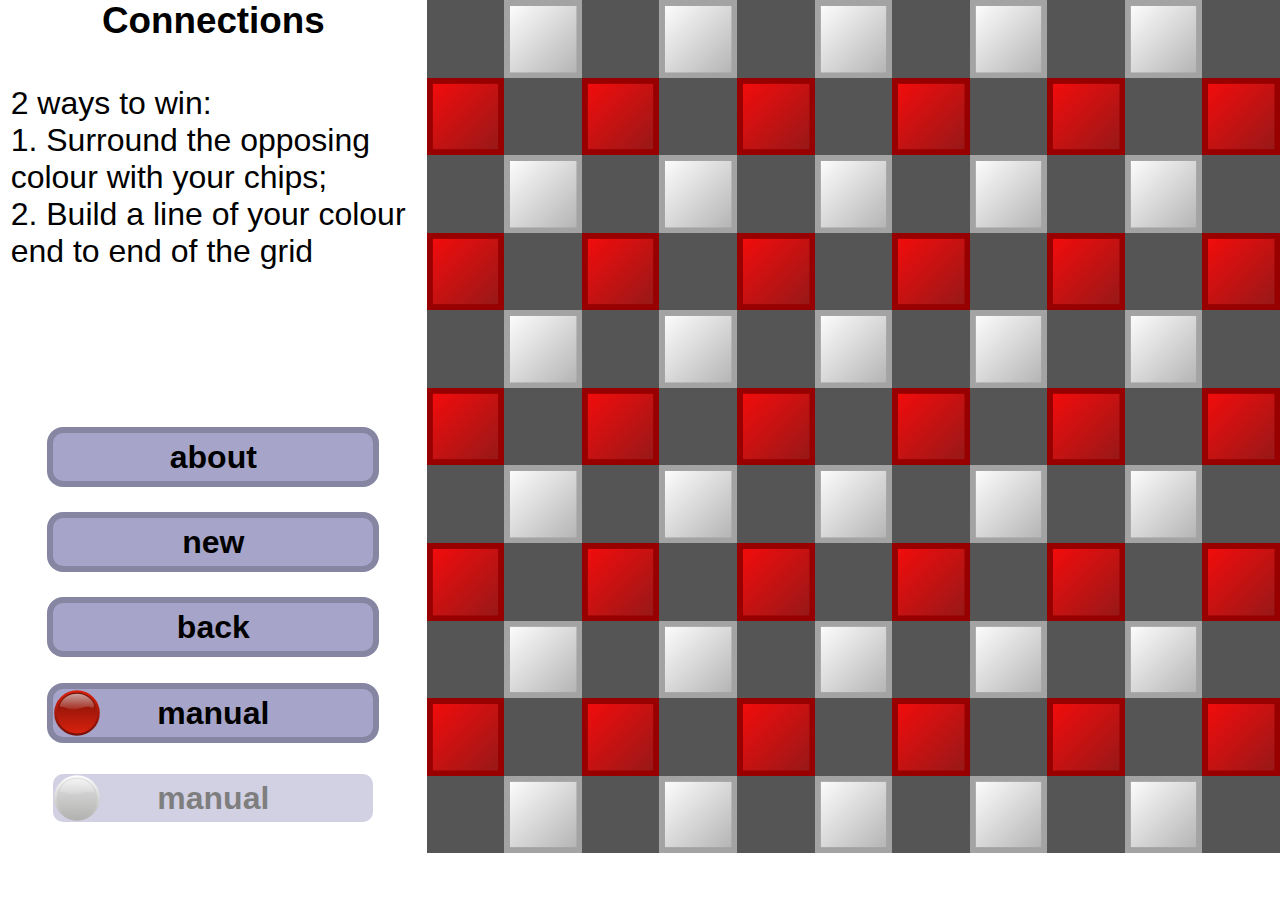
==== index.html @ 67d49e8c "css clean-up" ====
<!DOCTYPE html>
<html>
    <head>
        <meta http-equiv="Content-Type" content="text/html; charset=UTF-8">
        <meta name="viewport" content="width=device-width, height=device-height, initial-scale=1, maximum-scale=1, user-scalable=no">
        <meta name="description" content="Connections board game">
        <meta name="apple-mobile-web-app-capable" content="yes">
        <meta name="mobile-web-app-capable" content="yes">
        <title>Connections</title>
        <link rel="stylesheet" href="style.css">
        <script src="jquery-3.5.1.js"></script>

        <script type="text/javascript">
            //<![CDATA[

            var BOARD_SIZE = 11;

            var moves = [];
            var played_img = [];

            var stone_h = []; // horizontal
            var stone_v = []; // vertical

            var board = [
                [0, 0, 0, 0, 0, 0, 0, 0, 0, 0, 0],
                [0, 0, 0, 0, 0, 0, 0, 0, 0, 0, 0],
                [0, 0, 0, 0, 0, 0, 0, 0, 0, 0, 0],
                [0, 0, 0, 0, 0, 0, 0, 0, 0, 0, 0],
                [0, 0, 0, 0, 0, 0, 0, 0, 0, 0, 0],
                [0, 0, 0, 0, 0, 0, 0, 0, 0, 0, 0],
                [0, 0, 0, 0, 0, 0, 0, 0, 0, 0, 0],
                [0, 0, 0, 0, 0, 0, 0, 0, 0, 0, 0],
                [0, 0, 0, 0, 0, 0, 0, 0, 0, 0, 0],
                [0, 0, 0, 0, 0, 0, 0, 0, 0, 0, 0],
                [0, 0, 0, 0, 0, 0, 0, 0, 0, 0, 0],
                ];

            var player_1_auto = false;
            var player_2_auto = false;

            // TBD MGouin: Still not working yet...
            var won = false;

            var my_timer = setInterval(check_auto_play, 500);

            function is_current_player_auto() {
                if(moves.length % 2) return player_2_auto;
                else return player_1_auto;
            }

            function canplay(row, col) {
                if (isOdd(row) && isEven(col))
                    return false;
                if (isEven(row) && isOdd(col))
                    return false;
                return board[row][col] == 0;
            }

            function play(row, col) {
                // place the player number (1 or 2) at the position
                board[row][col] = 1 + moves.length % 2;
                var img;
                if (isEven(row) && isEven(col) && isEven(moves.length) ||
                    isOdd(row) && isOdd(col) && isOdd(moves.length)) {
                    // Drop vertical chip
                    img = stone_v[moves.length];
                } else {
                    // Drop horizontal chip
                    img = stone_h[moves.length];
                }
                drop(img, row, col);
                played_img.push(img);
                
                moves.push(100 * row + col);
                print_solution();
            }

            function getRandomInt(max) {
                return Math.floor(Math.random() * Math.floor(max));
            }

            // Crude random auto player
            function auto_play() {
                var row;
                var col;
                do {
                    row = getRandomInt(BOARD_SIZE);
                    col = getRandomInt(BOARD_SIZE);
                } while (!canplay(row, col))
                play(row, col);
            }

            function check_auto_play() {
                if (is_current_player_auto() && moves.length < Math.ceil(BOARD_SIZE * BOARD_SIZE / 2)) {
                    auto_play();
                }
            }

            function click_handler(row, col) {
                return function () {
                    console.info("click on " + row + " " + col);
                    if (!is_current_player_auto()) {
                        if (canplay(row, col)) {
                            play(row, col);
                        } else {
                            console.warn("canot play on " + row + " " + col);
                        }
                    }
                };
            }

            function update_next_player() {
                if (won) {
                    $("#player_1").removeClass("active").addClass("inactive");
                    $("#player_2").removeClass("active").addClass("inactive");
                }
                else if (moves.length % 2 == 0) {
                    $("#player_1").removeClass("inactive").addClass("active");
                    $("#player_2").removeClass("active").addClass("inactive");
                }
                else {
                    $("#player_1").removeClass("active").addClass("inactive");
                    $("#player_2").removeClass("inactive").addClass("active");
                }
            }

            function drop(img, row, col) {
                img.css("left", (col * 100 / BOARD_SIZE) + '%');
                //img.css("top",  ((BOARD_SIZE - 1 - row) * 100 / BOARD_SIZE) + '%');
                img.css("top",  (-1 * 100.0 / BOARD_SIZE) + '%');
                img.show();

                img.animate(
                    {
                        top:
                        ((BOARD_SIZE - 1 - row) * 100 / BOARD_SIZE) + '%'
                    },
                    400,  // ms
                    "linear"
                );
            }

            function print_solution() {
                update_next_player();
                return;
            }

            function back_handler() {
                if (moves.length > 0) {
                    var combinedRowCol = moves.pop();
                    var row = Math.floor(combinedRowCol / 100);
                    var col = combinedRowCol % 100;
                    console.info("back " + row + " " + col);

                    played_img.pop().hide();

                    board[row][col] = 0;  // mark board as empty

                    if (won) {
                        won = false;
                    }

                    if (is_current_player_auto()) {
                        console.info("back again for auto player");
                        back_handler();
                    }

                    print_solution();
                }
            }

            // Reset button click handler
            function reset() {
                moves = [];
                played_img = [];

                for (var i = 0; i < BOARD_SIZE; i++) {
                    for (var j = 0; j < BOARD_SIZE; j++) {
                        board[i][j] = 0;
                    }
                }
                won = false;
                $(".player1h").hide();
                $(".player1v").hide();
                $(".player2h").hide();
                $(".player2v").hide();
                print_solution();
            }

            function isOdd(x) {
                return x % 2 != 0;
            }

            function isEven(x) {
                return !isOdd(x);
            }

            function getPositionType(row, col) {
                if (isOdd(row) && isEven(col))
                    return "board_pin_red";
                if (isEven(row) && isOdd(col))
                    return "board_pin_white";
                return "board";
            }

            // Once at page load
            function init() {
                for (var i = 0; i < BOARD_SIZE; i++) {
                    for (var j = 0; j < BOARD_SIZE; j++) {
                        var v = $("<div/>");
                        var positionType = getPositionType(i, j);
                        v.addClass(positionType);
                        v.css("left", (j * 100 / BOARD_SIZE) + '%');
                        v.css("top",  ((BOARD_SIZE - 1 - i) * 100 / BOARD_SIZE) + '%');
                        if (positionType == "board") {
                            v.click(click_handler(i, j));
                        }
                        v.appendTo("#board");
                    }
                }

                var orientation = ['h', 'v'];
                for (var i = 0; i < Math.ceil((BOARD_SIZE * BOARD_SIZE) / 2); i++) {
                    for (var o of orientation) {
                        var v = $("<div/>");
                        if (i % 2 === 0)
                            v.addClass("player1" + o);
                        else
                            v.addClass("player2" + o);
                        v.hide();
                        v.appendTo("#board");
                        if (o == 'h')
                            stone_h[i] = v;
                        else
                            stone_v[i] = v;
                    }
                }
                  
                print_solution();
            }

            function about() {
                $("#about_div").fadeToggle();
            }

            function toggle_player1() {
                if (player_1_auto) {
                    $("#player_1").text("manual");
                    player_1_auto = false;
                }
                else {
                    $("#player_1").text("auto");
                    //TBD MGouin: $("#player_2").text("manual");
                    player_1_auto = true;
                    //TBD MGouin: player_2_auto = false;
                    print_solution();
                }
            }

            function toggle_player2() {
                if (player_2_auto) {
                    $("#player_2").text("manual");
                    player_2_auto = false;
                }
                else {
                    $("#player_2").text("auto");
                    //TBD MGouin: $("#player_1").text("manual");
                    player_2_auto = true;
                    //TBD MGouin: player_1_auto = false;
                    print_solution();
                }
            }

            $(window).on('load', function(){init();});

            //]]>
        </script>
    </head>

    <body>
        <div id="container">
            <div id="nav" class="ui-widget">
                <div id="title"><h1>Connections</h1></div>
                <div id="description">2 ways to win:<br>
                    1. Surround the opposing colour with your chips;<br>
                    2. Build a line of your colour end to end of the grid
                </div>

                <div id="button_div">
                    <div id="about" onclick="about()" class="button">about</div>
                    <div id="new" onclick="reset()" class="button">new</div>
                    <div id="back" onclick="back_handler()" class="button">back</div>
                </div>
                <div id="player_div">
                    <div id="player_1" class="button active" onclick="toggle_player1()">manual</div>
                    <div id="player_2" class="button inactive" onclick="toggle_player2()">manual</div>
                </div>
            </div>

            <div id="board">
            </div>

            <div id="about_div" onclick="about()">
                <h4>Credits</h4>
                <p>Thanks to <a href="https://fr.linkedin.com/in/pascalpons">Pascal Pons</a> that wrote the awesome 
                    <a href="https://connect4.gamesolver.org">Connect 4 solver</a> than inspired me in
                    doing this simple connection online game.

                <h4>The Author</h4>
                <p><a href="https://github.com/mathieugouin/connections">Mathieu Gouin</a></p>
            </div>

        </div>
    </body>
</html>
---- style.css ----
/* Connection Stylesheet. */

body {
  margin: 0;
}

div {
  position: absolute;
  text-align: center;
}

@media (orientation:portrait) and (min-aspect-ratio: 2/3)  {
  #container {
    width: 66.6666666667vh;
    height: 100vh;
    top: 0;
    left:calc(50vw - 33.3333333333vh);
  }
  html {font-size: 2.5vh;}
}

@media (orientation:portrait) and (max-aspect-ratio: 2/3)  {
  #container {
    width: 100vw;
    height: 150vw;
    top: 0;
    left:0;
  }
  html {font-size: 3.75vw;}
}

@media (orientation:landscape) and (min-aspect-ratio: 3/2) {
  #container {
    width: 150vh;
    height: 100vh;
    top:0;
    left: calc(50vw - 75vh);
  }
  html {font-size: 3.75vh;}
}

@media (orientation:landscape) and (max-aspect-ratio: 3/2) {
  #container {
    width: 100vw;
    height: 66.6666666667vw;
    top: 0;
    left:0;
  }
  html {font-size: 2.5vw;}
}

@media (orientation:portrait) {
  #nav {
    left:0%;
    top:0%;
    width:100%;
    height:33.3333333333%;
  }
  #board {
    left:0;
    top: 33.3333333333%;
    width: 100%;
    height: 66.6666666667%;
  }
  #title {left:0%;top:0%; width:50%; height:20%;}
  #description {left:51.25%;top:0%; width:47.25%; height:60%;}
  #button_div {left:0%; top:20%; width:50%; height:80%;}
  #player_div {left:50%; top:60%; width:50%; height:40%;}
}

@media (orientation:landscape) {
  #nav {
    left: 0%;
    top:0%;
    width: 33.3333333333%;
    height:100%;
  }
  #board {
    left:33.3333333333%;
    top:0%;
    width: 66.6666666667%;
    height: 100%;
  }
  #title {left:0%; top:0%; width:100%; height:10%;}
  #description {left:2.5%;top:10%; width:95%; height:30%;}
  #button_div {left:0%; top:40%; width:100%; height:40%;}
  #player_div {left:0%; top:80%; width:100%; height:20%;}
}

#board {
  background-color: #555555;
}

#lang     {top:0%;}
#about    {top:25%;}
#new      {top:50%;}
#back     {top:75%;}
#player_1 {top:0%;}
#player_2 {top:50%;}

.button {
  position: absolute;
  width:75%;
  left:0;
  right:0;
  padding:0;
  margin: auto;
  height: 1.5em;
  line-height: 1.5em;
  font-weight: bold;
  border-style: solid;
  border-width: 0.2em;
  border-color: #8685a2;
  background-color: #a6a5c9;
  -webkit-border-radius: 1em;
  -moz-border-radius: 1em;
  border-radius: 0.5em;
  cursor: pointer;
  -moz-user-select: none;
  -webkit-user-select: none;
  -ms-user-select: none;
}

.active {
  opacity: 1;
}

.inactive {
  opacity: 0.50;
  border-color: #ffffff;
}

#description {
  text-align: left;
}

#player_1 {
  background-image:url(red.svg);
  background-size: 1.5em 1.5em;
  background-repeat: no-repeat;
  background-position:left center;
}
#player_2 {
  background-image:url(white.svg);
  background-size: 1.5em 1.5em;
  background-repeat: no-repeat;
  background-position:left center;
}


html {
  font-family: Arial, Helvetica, sans-serif;
}

h1 {
  font-size: 1.15em;
  font-weight: bold;
  margin: 0;
}

#solution_header {
  left:0;
  top: 85.714285714%;
  width:100%;
  height: 1em;
  line-height: 1em;
}

#solution {
  left:0;
  top: 90.476190476%;
  height:9.523809524%;
  width:100%;
}

#hide_solution_div {
  left:0;
  top: 90.476190476%;
  height:9.523809524%;
  width:100%;
  z-index: 50;
  background-color: white;
}

#about_div {
  top: 0;
  left: 0;
  padding: 2.5%;
  height: 100%;
  display: none;
  background-color: white;
  opacity: 0.95;
  z-index: 100;
  text-align: left;
  overflow-y:auto;
}

.board {
  height:calc(100% / 11);
  width:calc(100% / 11);
  z-index:0;
}

.board_pin_red {
  background-image:url(pin_red.svg);
  background-size: 100% 100%;
  background-repeat: no-repeat;
  height:calc(100% / 11);
  width:calc(100% / 11);
  z-index:1;
}

.board_pin_white {
  background-image:url(pin_white.svg);
  background-size: 100% 100%;
  background-repeat: no-repeat;
  height:calc(100% / 11);
  width:calc(100% / 11);
  z-index:1;
}

.solution {
  width: calc(100% / 7);
  height: 2em;
  line-height: 2em;
  background-image:none;
  background-size: contain;
  background-repeat: no-repeat;
  background-position: center;
}

.win {
  background-image:url(win.png);
  width:calc(100% / 7);
  height:calc(100% / 7);
  background-size: 100% 100%;
  background-repeat: no-repeat;
  z-index:3;
}

.player1h {
  background-image:url(red_h.svg);
  width:calc(100% / 11);
  height:calc(100% / 11);
  background-size: 100% 100%;
  background-repeat: no-repeat;
  z-index:2;
}
.player1v {
  background-image:url(red_v.svg);
  width:calc(100% / 11);
  height:calc(100% / 11);
  background-size: 100% 100%;
  background-repeat: no-repeat;
  z-index:2;
}
.player2h {
  background-image:url(white_h.svg);
  width:calc(100% / 11);
  height:calc(100% / 11);
  background-size: 100% 100%;
  background-repeat: no-repeat;
  z-index:2;
}
.player2v {
  background-image:url(white_v.svg);
  width:calc(100% / 11);
  height:calc(100% / 11);
  background-size: 100% 100%;
  background-repeat: no-repeat;
  z-index:2;
}
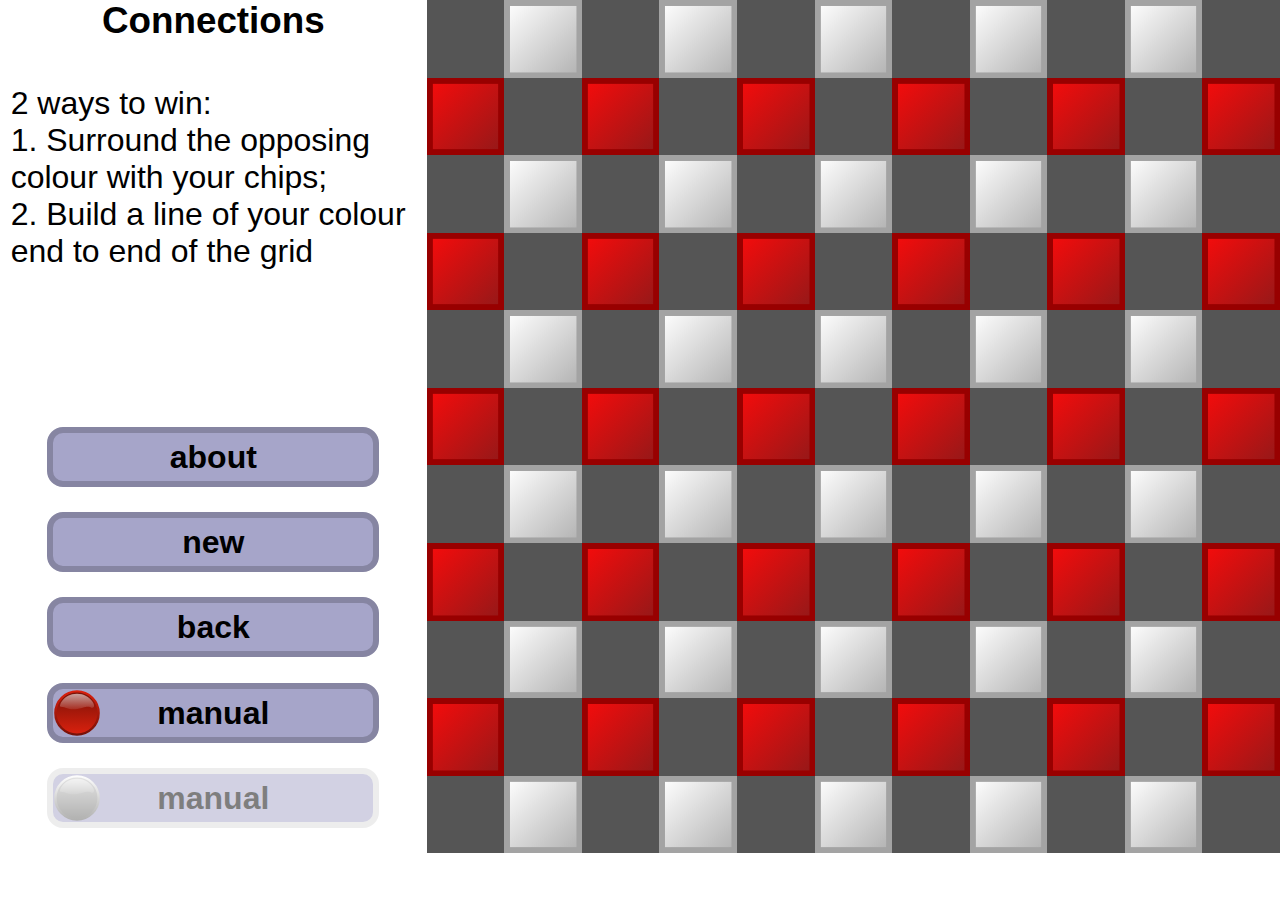
==== commit 61ceb5d5: "Added favicon" ====
--- a/index.html
+++ b/index.html
@@ -1,5 +1,5 @@
 <!DOCTYPE html>
-<html>
+<html lang="en">
     <head>
         <meta http-equiv="Content-Type" content="text/html; charset=UTF-8">
         <meta name="viewport" content="width=device-width, height=device-height, initial-scale=1, maximum-scale=1, user-scalable=no">
@@ -8,273 +8,18 @@
         <meta name="mobile-web-app-capable" content="yes">
         <title>Connections</title>
         <link rel="stylesheet" href="style.css">
+
+        <!-- Favicon -->
+        <link rel="apple-touch-icon" sizes="180x180" href="/apple-touch-icon.png">
+        <link rel="icon" type="image/png" sizes="32x32" href="/favicon-32x32.png">
+        <link rel="icon" type="image/png" sizes="16x16" href="/favicon-16x16.png">
+        <link rel="manifest" href="/site.webmanifest">
+
+        <!--
         <script src="jquery-3.5.1.js"></script>
-
-        <script type="text/javascript">
-            //<![CDATA[
-
-            var BOARD_SIZE = 11;
-
-            var moves = [];
-            var played_img = [];
-
-            var stone_h = []; // horizontal
-            var stone_v = []; // vertical
-
-            var board = [
-                [0, 0, 0, 0, 0, 0, 0, 0, 0, 0, 0],
-                [0, 0, 0, 0, 0, 0, 0, 0, 0, 0, 0],
-                [0, 0, 0, 0, 0, 0, 0, 0, 0, 0, 0],
-                [0, 0, 0, 0, 0, 0, 0, 0, 0, 0, 0],
-                [0, 0, 0, 0, 0, 0, 0, 0, 0, 0, 0],
-                [0, 0, 0, 0, 0, 0, 0, 0, 0, 0, 0],
-                [0, 0, 0, 0, 0, 0, 0, 0, 0, 0, 0],
-                [0, 0, 0, 0, 0, 0, 0, 0, 0, 0, 0],
-                [0, 0, 0, 0, 0, 0, 0, 0, 0, 0, 0],
-                [0, 0, 0, 0, 0, 0, 0, 0, 0, 0, 0],
-                [0, 0, 0, 0, 0, 0, 0, 0, 0, 0, 0],
-                ];
-
-            var player_1_auto = false;
-            var player_2_auto = false;
-
-            // TBD MGouin: Still not working yet...
-            var won = false;
-
-            var my_timer = setInterval(check_auto_play, 500);
-
-            function is_current_player_auto() {
-                if(moves.length % 2) return player_2_auto;
-                else return player_1_auto;
-            }
-
-            function canplay(row, col) {
-                if (isOdd(row) && isEven(col))
-                    return false;
-                if (isEven(row) && isOdd(col))
-                    return false;
-                return board[row][col] == 0;
-            }
-
-            function play(row, col) {
-                // place the player number (1 or 2) at the position
-                board[row][col] = 1 + moves.length % 2;
-                var img;
-                if (isEven(row) && isEven(col) && isEven(moves.length) ||
-                    isOdd(row) && isOdd(col) && isOdd(moves.length)) {
-                    // Drop vertical chip
-                    img = stone_v[moves.length];
-                } else {
-                    // Drop horizontal chip
-                    img = stone_h[moves.length];
-                }
-                drop(img, row, col);
-                played_img.push(img);
-                
-                moves.push(100 * row + col);
-                print_solution();
-            }
-
-            function getRandomInt(max) {
-                return Math.floor(Math.random() * Math.floor(max));
-            }
-
-            // Crude random auto player
-            function auto_play() {
-                var row;
-                var col;
-                do {
-                    row = getRandomInt(BOARD_SIZE);
-                    col = getRandomInt(BOARD_SIZE);
-                } while (!canplay(row, col))
-                play(row, col);
-            }
-
-            function check_auto_play() {
-                if (is_current_player_auto() && moves.length < Math.ceil(BOARD_SIZE * BOARD_SIZE / 2)) {
-                    auto_play();
-                }
-            }
-
-            function click_handler(row, col) {
-                return function () {
-                    console.info("click on " + row + " " + col);
-                    if (!is_current_player_auto()) {
-                        if (canplay(row, col)) {
-                            play(row, col);
-                        } else {
-                            console.warn("canot play on " + row + " " + col);
-                        }
-                    }
-                };
-            }
-
-            function update_next_player() {
-                if (won) {
-                    $("#player_1").removeClass("active").addClass("inactive");
-                    $("#player_2").removeClass("active").addClass("inactive");
-                }
-                else if (moves.length % 2 == 0) {
-                    $("#player_1").removeClass("inactive").addClass("active");
-                    $("#player_2").removeClass("active").addClass("inactive");
-                }
-                else {
-                    $("#player_1").removeClass("active").addClass("inactive");
-                    $("#player_2").removeClass("inactive").addClass("active");
-                }
-            }
-
-            function drop(img, row, col) {
-                img.css("left", (col * 100 / BOARD_SIZE) + '%');
-                //img.css("top",  ((BOARD_SIZE - 1 - row) * 100 / BOARD_SIZE) + '%');
-                img.css("top",  (-1 * 100.0 / BOARD_SIZE) + '%');
-                img.show();
-
-                img.animate(
-                    {
-                        top:
-                        ((BOARD_SIZE - 1 - row) * 100 / BOARD_SIZE) + '%'
-                    },
-                    400,  // ms
-                    "linear"
-                );
-            }
-
-            function print_solution() {
-                update_next_player();
-                return;
-            }
-
-            function back_handler() {
-                if (moves.length > 0) {
-                    var combinedRowCol = moves.pop();
-                    var row = Math.floor(combinedRowCol / 100);
-                    var col = combinedRowCol % 100;
-                    console.info("back " + row + " " + col);
-
-                    played_img.pop().hide();
-
-                    board[row][col] = 0;  // mark board as empty
-
-                    if (won) {
-                        won = false;
-                    }
-
-                    if (is_current_player_auto()) {
-                        console.info("back again for auto player");
-                        back_handler();
-                    }
-
-                    print_solution();
-                }
-            }
-
-            // Reset button click handler
-            function reset() {
-                moves = [];
-                played_img = [];
-
-                for (var i = 0; i < BOARD_SIZE; i++) {
-                    for (var j = 0; j < BOARD_SIZE; j++) {
-                        board[i][j] = 0;
-                    }
-                }
-                won = false;
-                $(".player1h").hide();
-                $(".player1v").hide();
-                $(".player2h").hide();
-                $(".player2v").hide();
-                print_solution();
-            }
-
-            function isOdd(x) {
-                return x % 2 != 0;
-            }
-
-            function isEven(x) {
-                return !isOdd(x);
-            }
-
-            function getPositionType(row, col) {
-                if (isOdd(row) && isEven(col))
-                    return "board_pin_red";
-                if (isEven(row) && isOdd(col))
-                    return "board_pin_white";
-                return "board";
-            }
-
-            // Once at page load
-            function init() {
-                for (var i = 0; i < BOARD_SIZE; i++) {
-                    for (var j = 0; j < BOARD_SIZE; j++) {
-                        var v = $("<div/>");
-                        var positionType = getPositionType(i, j);
-                        v.addClass(positionType);
-                        v.css("left", (j * 100 / BOARD_SIZE) + '%');
-                        v.css("top",  ((BOARD_SIZE - 1 - i) * 100 / BOARD_SIZE) + '%');
-                        if (positionType == "board") {
-                            v.click(click_handler(i, j));
-                        }
-                        v.appendTo("#board");
-                    }
-                }
-
-                var orientation = ['h', 'v'];
-                for (var i = 0; i < Math.ceil((BOARD_SIZE * BOARD_SIZE) / 2); i++) {
-                    for (var o of orientation) {
-                        var v = $("<div/>");
-                        if (i % 2 === 0)
-                            v.addClass("player1" + o);
-                        else
-                            v.addClass("player2" + o);
-                        v.hide();
-                        v.appendTo("#board");
-                        if (o == 'h')
-                            stone_h[i] = v;
-                        else
-                            stone_v[i] = v;
-                    }
-                }
-                  
-                print_solution();
-            }
-
-            function about() {
-                $("#about_div").fadeToggle();
-            }
-
-            function toggle_player1() {
-                if (player_1_auto) {
-                    $("#player_1").text("manual");
-                    player_1_auto = false;
-                }
-                else {
-                    $("#player_1").text("auto");
-                    //TBD MGouin: $("#player_2").text("manual");
-                    player_1_auto = true;
-                    //TBD MGouin: player_2_auto = false;
-                    print_solution();
-                }
-            }
-
-            function toggle_player2() {
-                if (player_2_auto) {
-                    $("#player_2").text("manual");
-                    player_2_auto = false;
-                }
-                else {
-                    $("#player_2").text("auto");
-                    //TBD MGouin: $("#player_1").text("manual");
-                    player_2_auto = true;
-                    //TBD MGouin: player_1_auto = false;
-                    print_solution();
-                }
-            }
-
-            $(window).on('load', function(){init();});
-
-            //]]>
-        </script>
+        -->
+        <script src="jquery-3.5.1.min.js"></script>
+        <script src="script.js"></script>
     </head>
 
     <body>
@@ -287,26 +32,27 @@
                 </div>
 
                 <div id="button_div">
-                    <div id="about" onclick="about()" class="button">about</div>
-                    <div id="new" onclick="reset()" class="button">new</div>
+                    <div id="about" onclick="about_handler()" class="button">about</div>
+                    <div id="new" onclick="new_handler()" class="button">new</div>
                     <div id="back" onclick="back_handler()" class="button">back</div>
                 </div>
                 <div id="player_div">
-                    <div id="player_1" class="button active" onclick="toggle_player1()">manual</div>
-                    <div id="player_2" class="button inactive" onclick="toggle_player2()">manual</div>
+                    <div id="player_1" class="button active"   onclick="toggle_player1_handler()">manual</div>
+                    <div id="player_2" class="button inactive" onclick="toggle_player2_handler()">manual</div>
                 </div>
             </div>
 
             <div id="board">
             </div>
 
-            <div id="about_div" onclick="about()">
-                <h4>Credits</h4>
+            <div id="about_div" onclick="about_handler()">
+                <h2>Credits</h2>
                 <p>Thanks to <a href="https://fr.linkedin.com/in/pascalpons">Pascal Pons</a> that wrote the awesome 
                     <a href="https://connect4.gamesolver.org">Connect 4 solver</a> than inspired me in
                     doing this simple connection online game.
+                </p>
 
-                <h4>The Author</h4>
+                <h2>The Author</h2>
                 <p><a href="https://github.com/mathieugouin/connections">Mathieu Gouin</a></p>
             </div>
 
--- a/style.css
+++ b/style.css
@@ -1,273 +1,322 @@
 /* Connection Stylesheet. */
 
 body {
-  margin: 0;
+    margin: 0;
 }
 
 div {
-  position: absolute;
-  text-align: center;
-}
-
-@media (orientation:portrait) and (min-aspect-ratio: 2/3)  {
-  #container {
-    width: 66.6666666667vh;
-    height: 100vh;
+    position: absolute;
+    text-align: center;
+}
+
+@media (orientation: portrait) and (min-aspect-ratio: 2/3) {
+    #container {
+        width: 66.6666666667vh;
+        height: 100vh;
+        top: 0;
+        left: calc(50vw - 33.3333333333vh);
+    }
+
+    html {
+        font-size: 2.5vh;
+    }
+}
+
+@media (orientation: portrait) and (max-aspect-ratio: 2/3) {
+    #container {
+        width: 100vw;
+        height: 150vw;
+        top: 0;
+        left: 0;
+    }
+
+    html {
+        font-size: 3.75vw;
+    }
+}
+
+@media (orientation: landscape) and (min-aspect-ratio: 3/2) {
+    #container {
+        width: 150vh;
+        height: 100vh;
+        top: 0;
+        left: calc(50vw - 75vh);
+    }
+
+    html {
+        font-size: 3.75vh;
+    }
+}
+
+@media (orientation: landscape) and (max-aspect-ratio: 3/2) {
+    #container {
+        width: 100vw;
+        height: 66.6666666667vw;
+        top: 0;
+        left: 0;
+    }
+
+    html {
+        font-size: 2.5vw;
+    }
+}
+
+@media (orientation: portrait) {
+    #nav {
+        left:0%;
+        top: 0%;
+        width: 100%;
+        height: 33.3333333333%;
+    }
+
+    #board {
+        left: 0;
+        top: 33.3333333333%;
+        width: 100%;
+        height: 66.6666666667%;
+    }
+
+    #title {
+        left: 0%;
+        top: 0%;
+        width: 50%;
+        height: 20%;
+    }
+
+    #description {
+        left: 51.25%;
+        top: 0%;
+        width: 47.25%;
+        height: 60%;
+    }
+
+    #button_div {
+        left: 0%;
+        top: 20%;
+        width: 50%;
+        height: 80%;
+    }
+
+    #player_div {
+        left: 50%;
+        top: 60%;
+        width: 50%;
+        height: 40%;
+    }
+}
+
+@media (orientation: landscape) {
+    #nav {
+        left: 0%;
+        top: 0%;
+        width: 33.3333333333%;
+        height: 100%;
+    }
+
+    #board {
+        left: 33.3333333333%;
+        top: 0%;
+        width: 66.6666666667%;
+        height: 100%;
+    }
+
+    #title {
+        left: 0%;
+        top: 0%;
+        width: 100%;
+        height: 10%;
+    }
+
+    #description {
+        left: 2.5%;
+        top: 10%;
+        width: 95%;
+        height: 30%;
+    }
+
+    #button_div {
+        left: 0%;
+        top: 40%;
+        width: 100%;
+        height: 40%;
+    }
+
+    #player_div {
+        left: 0%;
+        top: 80%;
+        width: 100%;
+        height: 20%;
+    }
+}
+
+#board {
+    background-color: #555555;
+}
+
+#lang {
+    top: 0%;
+}
+
+#about {
+    top: 25%;
+}
+
+#new {
+    top: 50%;
+}
+
+#back {
+    top: 75%;
+}
+
+#player_1 {
+    top: 0%;
+}
+
+#player_2 {
+    top: 50%;
+}
+
+.button {
+    position: absolute;
+    width: 75%;
+    left: 0;
+    right: 0;
+    padding: 0;
+    margin: auto;
+    height: 1.5em;
+    line-height: 1.5em;
+    font-weight: bold;
+    border-style: solid;
+    border-width: 0.2em;
+    border-color: #8685a2;
+    background-color: #a6a5c9;
+    -webkit-border-radius: 1em;
+    -moz-border-radius: 1em;
+    border-radius: 1em;
+    border-radius: 0.5em;
+    cursor: pointer;
+    -moz-user-select: none;
+    -webkit-user-select: none;
+    -ms-user-select: none;
+    user-select: none;
+}
+
+.active {
+    opacity: 1;
+}
+
+.inactive {
+    opacity: 0.50;
+    border-color: #dddddd;
+}
+
+#description {
+    text-align: left;
+}
+
+#player_1 {
+    background-image: url(red.svg);
+    background-size: 1.5em 1.5em;
+    background-repeat: no-repeat;
+    background-position: left center;
+}
+
+#player_2 {
+    background-image: url(white.svg);
+    background-size: 1.5em 1.5em;
+    background-repeat: no-repeat;
+    background-position: left center;
+}
+
+html {
+    font-family: Arial, Helvetica, sans-serif;
+}
+
+h1 {
+    font-size: 1.15em;
+    font-weight: bold;
+    margin: 0;
+}
+
+#about_div {
     top: 0;
-    left:calc(50vw - 33.3333333333vh);
-  }
-  html {font-size: 2.5vh;}
-}
-
-@media (orientation:portrait) and (max-aspect-ratio: 2/3)  {
-  #container {
-    width: 100vw;
-    height: 150vw;
-    top: 0;
-    left:0;
-  }
-  html {font-size: 3.75vw;}
-}
-
-@media (orientation:landscape) and (min-aspect-ratio: 3/2) {
-  #container {
-    width: 150vh;
-    height: 100vh;
-    top:0;
-    left: calc(50vw - 75vh);
-  }
-  html {font-size: 3.75vh;}
-}
-
-@media (orientation:landscape) and (max-aspect-ratio: 3/2) {
-  #container {
-    width: 100vw;
-    height: 66.6666666667vw;
-    top: 0;
-    left:0;
-  }
-  html {font-size: 2.5vw;}
-}
-
-@media (orientation:portrait) {
-  #nav {
-    left:0%;
-    top:0%;
-    width:100%;
-    height:33.3333333333%;
-  }
-  #board {
-    left:0;
-    top: 33.3333333333%;
-    width: 100%;
-    height: 66.6666666667%;
-  }
-  #title {left:0%;top:0%; width:50%; height:20%;}
-  #description {left:51.25%;top:0%; width:47.25%; height:60%;}
-  #button_div {left:0%; top:20%; width:50%; height:80%;}
-  #player_div {left:50%; top:60%; width:50%; height:40%;}
-}
-
-@media (orientation:landscape) {
-  #nav {
-    left: 0%;
-    top:0%;
-    width: 33.3333333333%;
-    height:100%;
-  }
-  #board {
-    left:33.3333333333%;
-    top:0%;
-    width: 66.6666666667%;
+    left: 0;
+    padding: 2.5%;
     height: 100%;
-  }
-  #title {left:0%; top:0%; width:100%; height:10%;}
-  #description {left:2.5%;top:10%; width:95%; height:30%;}
-  #button_div {left:0%; top:40%; width:100%; height:40%;}
-  #player_div {left:0%; top:80%; width:100%; height:20%;}
-}
-
-#board {
-  background-color: #555555;
-}
-
-#lang     {top:0%;}
-#about    {top:25%;}
-#new      {top:50%;}
-#back     {top:75%;}
-#player_1 {top:0%;}
-#player_2 {top:50%;}
-
-.button {
-  position: absolute;
-  width:75%;
-  left:0;
-  right:0;
-  padding:0;
-  margin: auto;
-  height: 1.5em;
-  line-height: 1.5em;
-  font-weight: bold;
-  border-style: solid;
-  border-width: 0.2em;
-  border-color: #8685a2;
-  background-color: #a6a5c9;
-  -webkit-border-radius: 1em;
-  -moz-border-radius: 1em;
-  border-radius: 0.5em;
-  cursor: pointer;
-  -moz-user-select: none;
-  -webkit-user-select: none;
-  -ms-user-select: none;
-}
-
-.active {
-  opacity: 1;
-}
-
-.inactive {
-  opacity: 0.50;
-  border-color: #ffffff;
-}
-
-#description {
-  text-align: left;
-}
-
-#player_1 {
-  background-image:url(red.svg);
-  background-size: 1.5em 1.5em;
-  background-repeat: no-repeat;
-  background-position:left center;
-}
-#player_2 {
-  background-image:url(white.svg);
-  background-size: 1.5em 1.5em;
-  background-repeat: no-repeat;
-  background-position:left center;
-}
-
-
-html {
-  font-family: Arial, Helvetica, sans-serif;
-}
-
-h1 {
-  font-size: 1.15em;
-  font-weight: bold;
-  margin: 0;
-}
-
-#solution_header {
-  left:0;
-  top: 85.714285714%;
-  width:100%;
-  height: 1em;
-  line-height: 1em;
-}
-
-#solution {
-  left:0;
-  top: 90.476190476%;
-  height:9.523809524%;
-  width:100%;
-}
-
-#hide_solution_div {
-  left:0;
-  top: 90.476190476%;
-  height:9.523809524%;
-  width:100%;
-  z-index: 50;
-  background-color: white;
-}
-
-#about_div {
-  top: 0;
-  left: 0;
-  padding: 2.5%;
-  height: 100%;
-  display: none;
-  background-color: white;
-  opacity: 0.95;
-  z-index: 100;
-  text-align: left;
-  overflow-y:auto;
+    display: none;
+    background-color: white;
+    opacity: 0.95;
+    z-index: 100;
+    text-align: left;
+    overflow-y: auto;
 }
 
 .board {
-  height:calc(100% / 11);
-  width:calc(100% / 11);
-  z-index:0;
+    height: calc(100% / 11);
+    width: calc(100% / 11);
+    z-index: 0;
 }
 
 .board_pin_red {
-  background-image:url(pin_red.svg);
-  background-size: 100% 100%;
-  background-repeat: no-repeat;
-  height:calc(100% / 11);
-  width:calc(100% / 11);
-  z-index:1;
+    background-image: url(pin_red.svg);
+    background-size: 100% 100%;
+    background-repeat: no-repeat;
+    height: calc(100% / 11);
+    width: calc(100% / 11);
+    z-index: 1;
 }
 
 .board_pin_white {
-  background-image:url(pin_white.svg);
-  background-size: 100% 100%;
-  background-repeat: no-repeat;
-  height:calc(100% / 11);
-  width:calc(100% / 11);
-  z-index:1;
-}
-
-.solution {
-  width: calc(100% / 7);
-  height: 2em;
-  line-height: 2em;
-  background-image:none;
-  background-size: contain;
-  background-repeat: no-repeat;
-  background-position: center;
+    background-image: url(pin_white.svg);
+    background-size: 100% 100%;
+    background-repeat: no-repeat;
+    height: calc(100% / 11);
+    width: calc(100% / 11);
+    z-index: 1;
 }
 
 .win {
-  background-image:url(win.png);
-  width:calc(100% / 7);
-  height:calc(100% / 7);
-  background-size: 100% 100%;
-  background-repeat: no-repeat;
-  z-index:3;
+    background-image: url(win.png);
+    width: calc(100% / 11);
+    height: calc(100% / 11);
+    background-size: 100% 100%;
+    background-repeat: no-repeat;
+    z-index: 3;
 }
 
 .player1h {
-  background-image:url(red_h.svg);
-  width:calc(100% / 11);
-  height:calc(100% / 11);
-  background-size: 100% 100%;
-  background-repeat: no-repeat;
-  z-index:2;
-}
+    background-image: url(red_h.svg);
+    width: calc(100% / 11);
+    height: calc(100% / 11);
+    background-size: 100% 100%;
+    background-repeat: no-repeat;
+    z-index: 2;
+}
+
 .player1v {
-  background-image:url(red_v.svg);
-  width:calc(100% / 11);
-  height:calc(100% / 11);
-  background-size: 100% 100%;
-  background-repeat: no-repeat;
-  z-index:2;
-}
+    background-image: url(red_v.svg);
+    width: calc(100% / 11);
+    height: calc(100% / 11);
+    background-size: 100% 100%;
+    background-repeat: no-repeat;
+    z-index: 2;
+}
+
 .player2h {
-  background-image:url(white_h.svg);
-  width:calc(100% / 11);
-  height:calc(100% / 11);
-  background-size: 100% 100%;
-  background-repeat: no-repeat;
-  z-index:2;
-}
+    background-image: url(white_h.svg);
+    width: calc(100% / 11);
+    height: calc(100% / 11);
+    background-size: 100% 100%;
+    background-repeat: no-repeat;
+    z-index: 2;
+}
+
 .player2v {
-  background-image:url(white_v.svg);
-  width:calc(100% / 11);
-  height:calc(100% / 11);
-  background-size: 100% 100%;
-  background-repeat: no-repeat;
-  z-index:2;
-}
-
+    background-image: url(white_v.svg);
+    width: calc(100% / 11);
+    height: calc(100% / 11);
+    background-size: 100% 100%;
+    background-repeat: no-repeat;
+    z-index: 2;
+}
